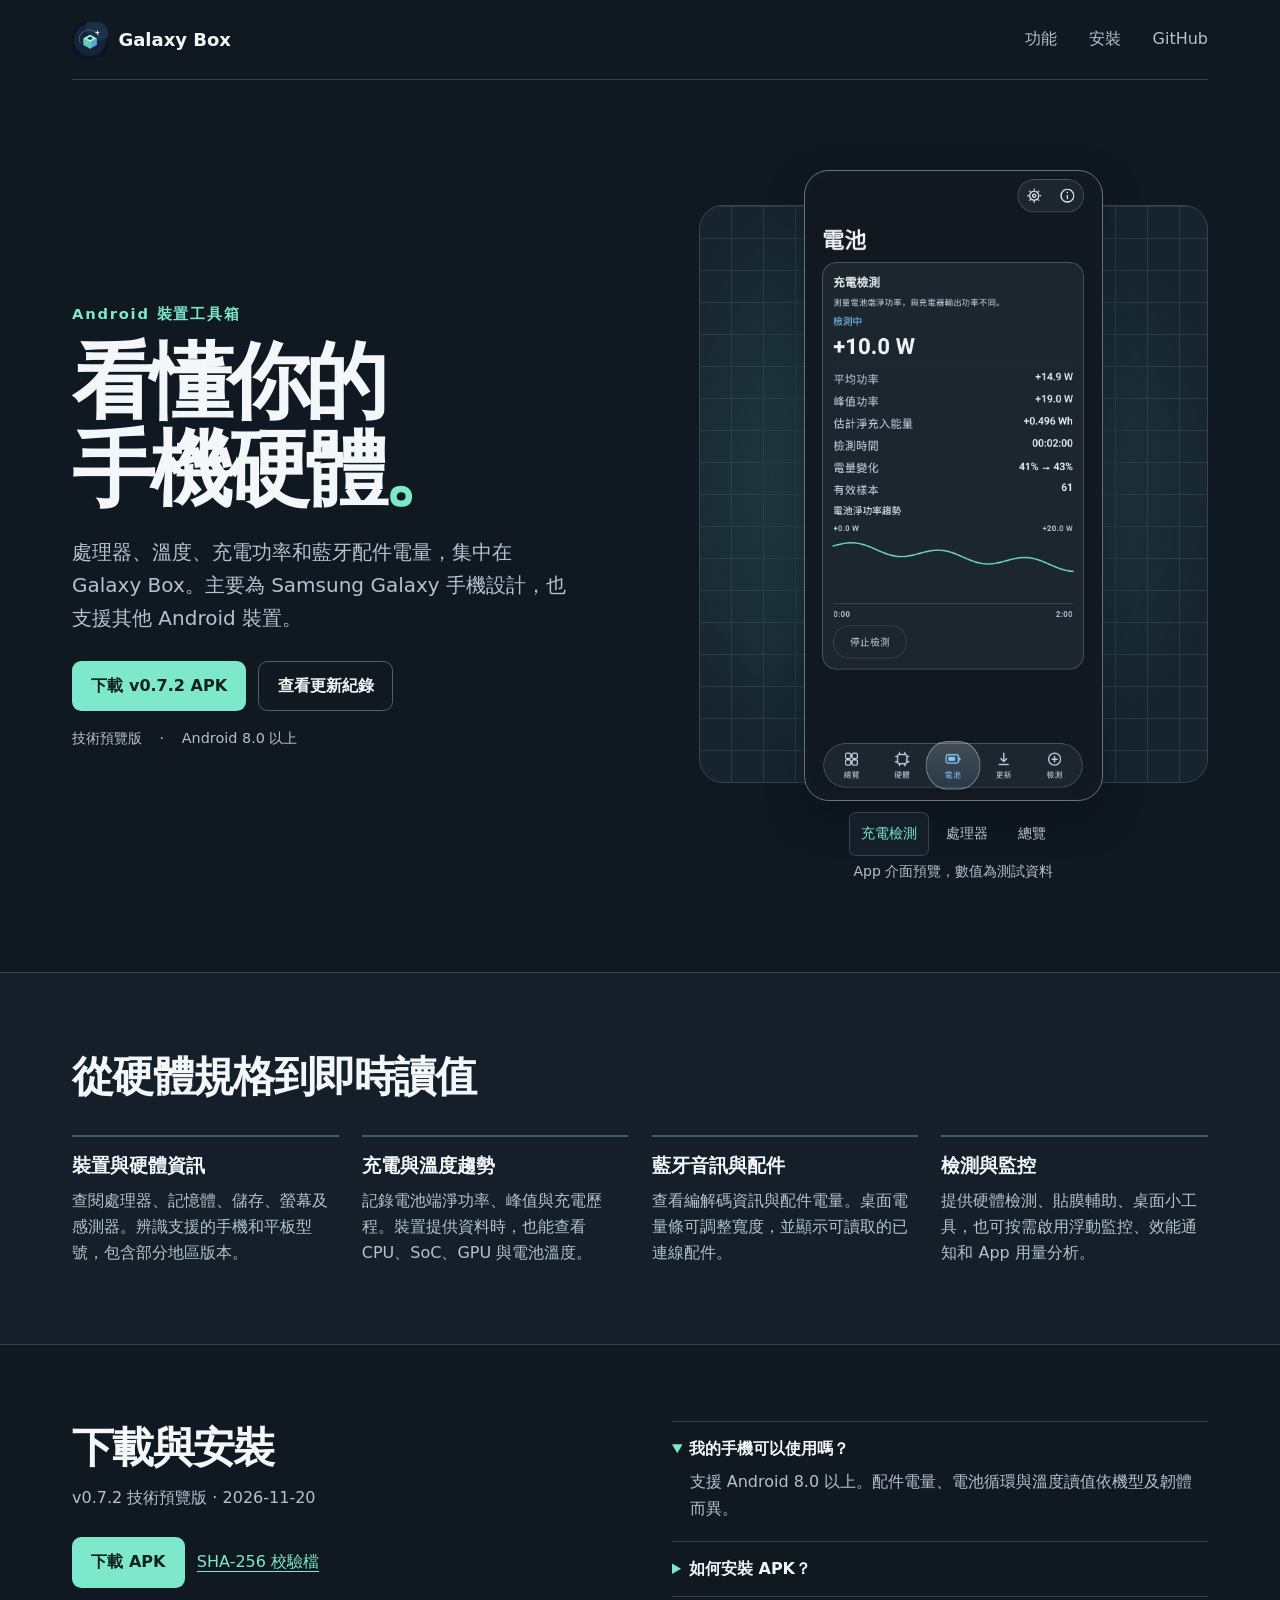
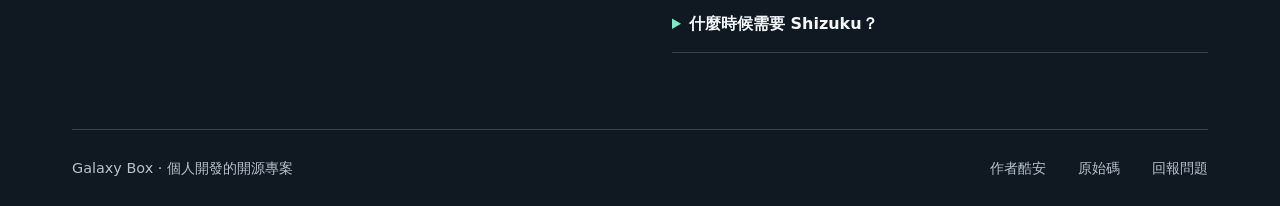
==== index.html @ 05d1d532 "Publish Galaxy Box product website" ====
<!doctype html>
<html lang="zh-Hant">
<head>
  <meta charset="utf-8">
  <meta name="viewport" content="width=device-width, initial-scale=1">
  <meta name="theme-color" content="#101821">
  <meta name="description" content="Galaxy Box 是以 Samsung Galaxy 為主的 Android 工具箱，提供硬體辨識、充電測試、溫度趨勢與桌面小工具。">
  <meta property="og:title" content="Galaxy Box｜Android 裝置工具箱">
  <meta property="og:description" content="看懂手機的硬體、溫度與充電狀態。">
  <meta property="og:type" content="website">
  <link rel="icon" href="assets/icon.png">
  <link rel="stylesheet" href="style.css">
  <script src="preview.js" defer></script>
  <title>Galaxy Box｜Android 裝置工具箱</title>
</head>
<body>
  <a href="#main" class="skip">跳至主要內容</a>
  <header class="shell masthead">
    <a class="brand" href="#top"><img src="assets/icon.png" alt="" width="36" height="36">Galaxy Box</a>
    <nav aria-label="主選單">
      <a href="#features">功能</a>
      <a href="#install">安裝</a>
      <a href="https://github.com/shadow11190/Galaxy-box">GitHub</a>
    </nav>
  </header>
  <main id="main">
    <section class="shell hero" id="top" aria-labelledby="hero-title">
      <div class="intro">
        <p class="eyebrow">Android 裝置工具箱</p>
        <h1 id="hero-title">看懂你的<br>手機硬體<span>。</span></h1>
        <p class="lede">處理器、溫度、充電功率和藍牙配件電量，集中在 Galaxy Box。主要為 Samsung Galaxy 手機設計，也支援其他 Android 裝置。</p>
        <div class="actions">
          <a class="button primary" href="https://github.com/shadow11190/Galaxy-box/releases/download/v0.7.2/Galaxy-box-v0.7.2.apk">下載 v0.7.2 APK</a>
          <a class="button secondary" href="https://github.com/shadow11190/Galaxy-box/releases/tag/v0.7.2">查看更新紀錄</a>
        </div>
        <p class="release"><span>技術預覽版</span><span>Android 8.0 以上</span></p>
      </div>
      <figure class="showcase">
        <div class="phone"><img id="screen" src="assets/charging.png" width="822" height="1782" alt="充電檢測畫面，顯示電池端淨功率與趨勢圖"></div>
        <figcaption>
          <div class="switcher" aria-label="切換介面預覽" hidden>
            <button type="button" aria-pressed="true" data-screen="charging">充電檢測</button>
            <button type="button" aria-pressed="false" data-screen="hardware">處理器</button>
            <button type="button" aria-pressed="false" data-screen="overview">總覽</button>
          </div>
          <span class="caption">App 介面預覽，數值為測試資料</span>
        </figcaption>
      </figure>
    </section>
    <section class="band" id="features" aria-labelledby="features-title">
      <div class="shell features">
        <h2 id="features-title">從硬體規格到即時讀值</h2>
        <div class="feature-grid">
          <article><h3>裝置與硬體資訊</h3><p>查閱處理器、記憶體、儲存、螢幕及感測器。辨識支援的手機和平板型號，包含部分地區版本。</p></article>
          <article><h3>充電與溫度趨勢</h3><p>記錄電池端淨功率、峰值與充電歷程。裝置提供資料時，也能查看 CPU、SoC、GPU 與電池溫度。</p></article>
          <article><h3>藍牙音訊與配件</h3><p>查看編解碼資訊與配件電量。桌面電量條可調整寬度，並顯示可讀取的已連線配件。</p></article>
          <article><h3>檢測與監控</h3><p>提供硬體檢測、貼膜輔助、桌面小工具，也可按需啟用浮動監控、效能通知和 App 用量分析。</p></article>
        </div>
      </div>
    </section>
    <section class="shell installation" id="install" aria-labelledby="install-title">
      <div>
        <h2 id="install-title">下載與安裝</h2>
        <p class="muted">v0.7.2 技術預覽版 · 2026-11-20</p>
        <div class="actions">
          <a class="button primary" href="https://github.com/shadow11190/Galaxy-box/releases/download/v0.7.2/Galaxy-box-v0.7.2.apk">下載 APK</a>
          <a class="text-link" href="https://github.com/shadow11190/Galaxy-box/releases/download/v0.7.2/Galaxy-box-v0.7.2.sha256.txt">SHA-256 校驗檔</a>
        </div>
      </div>
      <div class="details">
        <details open><summary>我的手機可以使用嗎？</summary><p>支援 Android 8.0 以上。配件電量、電池循環與溫度讀值依機型及韌體而異。</p></details>
        <details><summary>如何安裝 APK？</summary><p>下載後在手機上開啟檔案。若 Android 提示允許安裝，請依系統提示替開啟檔案的 App 授權。</p></details>
        <details><summary>什麼時候需要 Shizuku？</summary><p>一般硬體總覽可直接使用。進階電池健康讀取需要啟動並授權 Shizuku。部分裝置仍可能缺少資料。</p></details>
      </div>
    </section>
  </main>
  <footer class="shell footer">
    <p>Galaxy Box · 個人開發的開源專案</p>
    <div><a href="https://www.coolapk.com/u/39601996">作者酷安</a><a href="https://github.com/shadow11190/Galaxy-box">原始碼</a><a href="https://github.com/shadow11190/Galaxy-box/issues">回報問題</a></div>
  </footer>
</body>
</html>
---- style.css ----
:root {
  color-scheme: dark;
  --bg: #101821;
  --panel: #141f2a;
  --ink: #f3f7f9;
  --muted: #b4c2ce;
  --mint: #7ee8ca;
  --line: #334450;
  font-family: system-ui, "Noto Sans TC", "Microsoft JhengHei", sans-serif;
}
* { box-sizing: border-box; }
html { scroll-behavior: smooth; }
body { margin: 0; background: var(--bg); color: var(--ink); line-height: 1.65; }
a { color: inherit; }
button { font: inherit; }
a:focus-visible, button:focus-visible, summary:focus-visible { outline: 2px solid var(--mint); outline-offset: 4px; }
h1, h2, h3, p, figure { margin: 0; }
.shell { width: min(100% - 3rem, 71rem); margin-inline: auto; }
.skip { position: absolute; left: 1rem; top: -5rem; background: var(--mint); color: var(--bg); padding: .75rem; z-index: 3; }
.skip:focus { top: 1rem; }
.masthead { min-height: 5rem; display: flex; align-items: center; justify-content: space-between; border-bottom: 1px solid var(--line); gap: .75rem; }
.brand { display: inline-flex; align-items: center; gap: .65rem; font-weight: 760; font-size: 1.125rem; white-space: nowrap; }
.brand img { border-radius: .65rem; }
.masthead a, .footer a { text-decoration: none; }
.masthead nav, .footer div { display: flex; gap: clamp(.8rem, 3vw, 2rem); }
.masthead nav a, .footer a { display: inline-flex; align-items: center; min-height: 44px; color: var(--muted); }
.masthead nav a:hover, .footer a:hover { color: var(--mint); }
.hero { display: grid; grid-template-columns: minmax(0, 1.08fr) minmax(0, 1fr); align-items: center; gap: clamp(2rem, 6vw, 6.5rem); padding-block: clamp(3rem, 7vw, 6.75rem); }
.eyebrow { color: var(--mint); font-size: .92rem; font-weight: 750; letter-spacing: .12em; margin-bottom: .75rem; }
h1 { font-size: clamp(3rem, 6.5vw, 5.8rem); line-height: 1.05; letter-spacing: -.065em; font-weight: 820; }
h1 span { color: var(--mint); }
.lede { font-size: clamp(1.05rem, 1.65vw, 1.25rem); max-width: 32rem; color: var(--muted); margin-top: 1.45rem; }
.actions { display: flex; flex-wrap: wrap; align-items: center; gap: .75rem; margin-top: 1.6rem; }
.button { min-height: 48px; display: inline-flex; align-items: center; justify-content: center; padding: .68rem 1.15rem; border: 1px solid transparent; border-radius: .58rem; text-decoration: none; font-weight: 730; transition: background-color .18s, transform .18s; }
.button:active { transform: scale(.98); }
.primary { background: var(--mint); color: #10221d; }
.primary:hover { background: #99f5dc; }
.secondary { border-color: #4c616f; color: var(--ink); }
.secondary:hover { background: #20313d; }
.release { display: flex; flex-wrap: wrap; gap: .45rem 1.1rem; color: var(--muted); font-size: .9rem; margin-top: 1rem; }
.release span + span::before { content: "·"; margin-right: 1.1rem; color: var(--mint); }
.showcase { display: grid; justify-items: center; isolation: isolate; position: relative; }
.showcase::before { content: ""; position: absolute; z-index: -1; inset: 5% 0 14%; border: 1px solid #31464c; border-radius: 1.5rem; background: radial-gradient(ellipse at 45% 48%, #25474b 0%, transparent 76%), repeating-linear-gradient(0deg, transparent 0 31px, #293c46 31px 32px), repeating-linear-gradient(90deg, #17242e 0 31px, #293c46 31px 32px); }
.phone { width: min(67%, 17.75rem); min-width: 12rem; aspect-ratio: 400 / 867; box-sizing: content-box; border: 1px solid #627584; border-radius: 1.55rem; background: #131920; padding: .42rem; box-shadow: 0 1rem 2.4rem #080d1466; }
.phone img { display: block; width: 100%; height: 100%; object-fit: cover; border-radius: 1.15rem; }
figcaption { margin-top: .7rem; text-align: center; }
.switcher { display: flex; align-items: center; justify-content: center; gap: .3rem; flex-wrap: wrap; }
.switcher[hidden] { display: none; }
.switcher button { border: 1px solid transparent; min-height: 44px; background: transparent; padding: .3rem .7rem; color: var(--muted); border-radius: .4rem; font-size: .9rem; cursor: pointer; }
.switcher button:hover, .switcher button[aria-pressed="true"] { color: var(--mint); border-color: var(--line); background: var(--panel); }
.caption { display: block; margin-top: .25rem; font-size: .875rem; color: var(--muted); }
.band { background: var(--panel); border-block: 1px solid var(--line); }
.features, .installation { padding-block: clamp(3rem, 6vw, 5.5rem); }
h2 { font-size: clamp(1.85rem, 3.5vw, 2.65rem); line-height: 1.25; letter-spacing: -.04em; }
h3 { font-size: 1.18rem; line-height: 1.35; }
.feature-grid { display: grid; grid-template-columns: repeat(4, minmax(0, 1fr)); gap: 1.45rem; margin-top: 2rem; }
.feature-grid article { border-top: 2px solid #41615f; padding-top: 1rem; }
.feature-grid p, .details p { color: var(--muted); margin-top: .55rem; }
.installation { display: grid; grid-template-columns: minmax(0, 1fr) minmax(0, 1fr); gap: clamp(2rem, 5vw, 4rem); }
.muted { color: var(--muted); margin-top: .7rem; }
.text-link { color: var(--mint); display: inline-flex; align-items: center; min-height: 44px; text-underline-offset: .28em; }
.details { border-top: 1px solid var(--line); }
details { border-bottom: 1px solid var(--line); padding: .65rem 0; }
summary { cursor: pointer; font-weight: 680; padding: .22rem 0; }
summary::marker { color: var(--mint); }
.details p { margin: .2rem 0 .55rem 1.1rem; }
.footer { display: flex; justify-content: space-between; align-items: center; gap: .5rem 1.25rem; flex-wrap: wrap; border-top: 1px solid var(--line); padding-block: 1rem; color: var(--muted); font-size: .9rem; }
@media (max-width: 55rem) {
  .feature-grid { grid-template-columns: repeat(2, minmax(0, 1fr)); }
}
@media (max-width: 43rem) {
  .hero, .installation { grid-template-columns: minmax(0, 1fr); }
  .hero { padding-top: 3rem; }
  .showcase { max-width: 29rem; width: 100%; margin-inline: auto; }
  .phone { width: min(60%, 15rem); }
}
@media (max-width: 24rem) {
  .shell { width: calc(100% - 2rem); }
  .masthead nav { font-size: .875rem; }
  .brand { gap: .4rem; font-size: 1rem; }
  .brand img { width: 30px; height: 30px; }
  .feature-grid { grid-template-columns: minmax(0, 1fr); }
}
@media (prefers-reduced-motion: reduce) {
  *, *::before, *::after { scroll-behavior: auto !important; transition: none !important; }
}
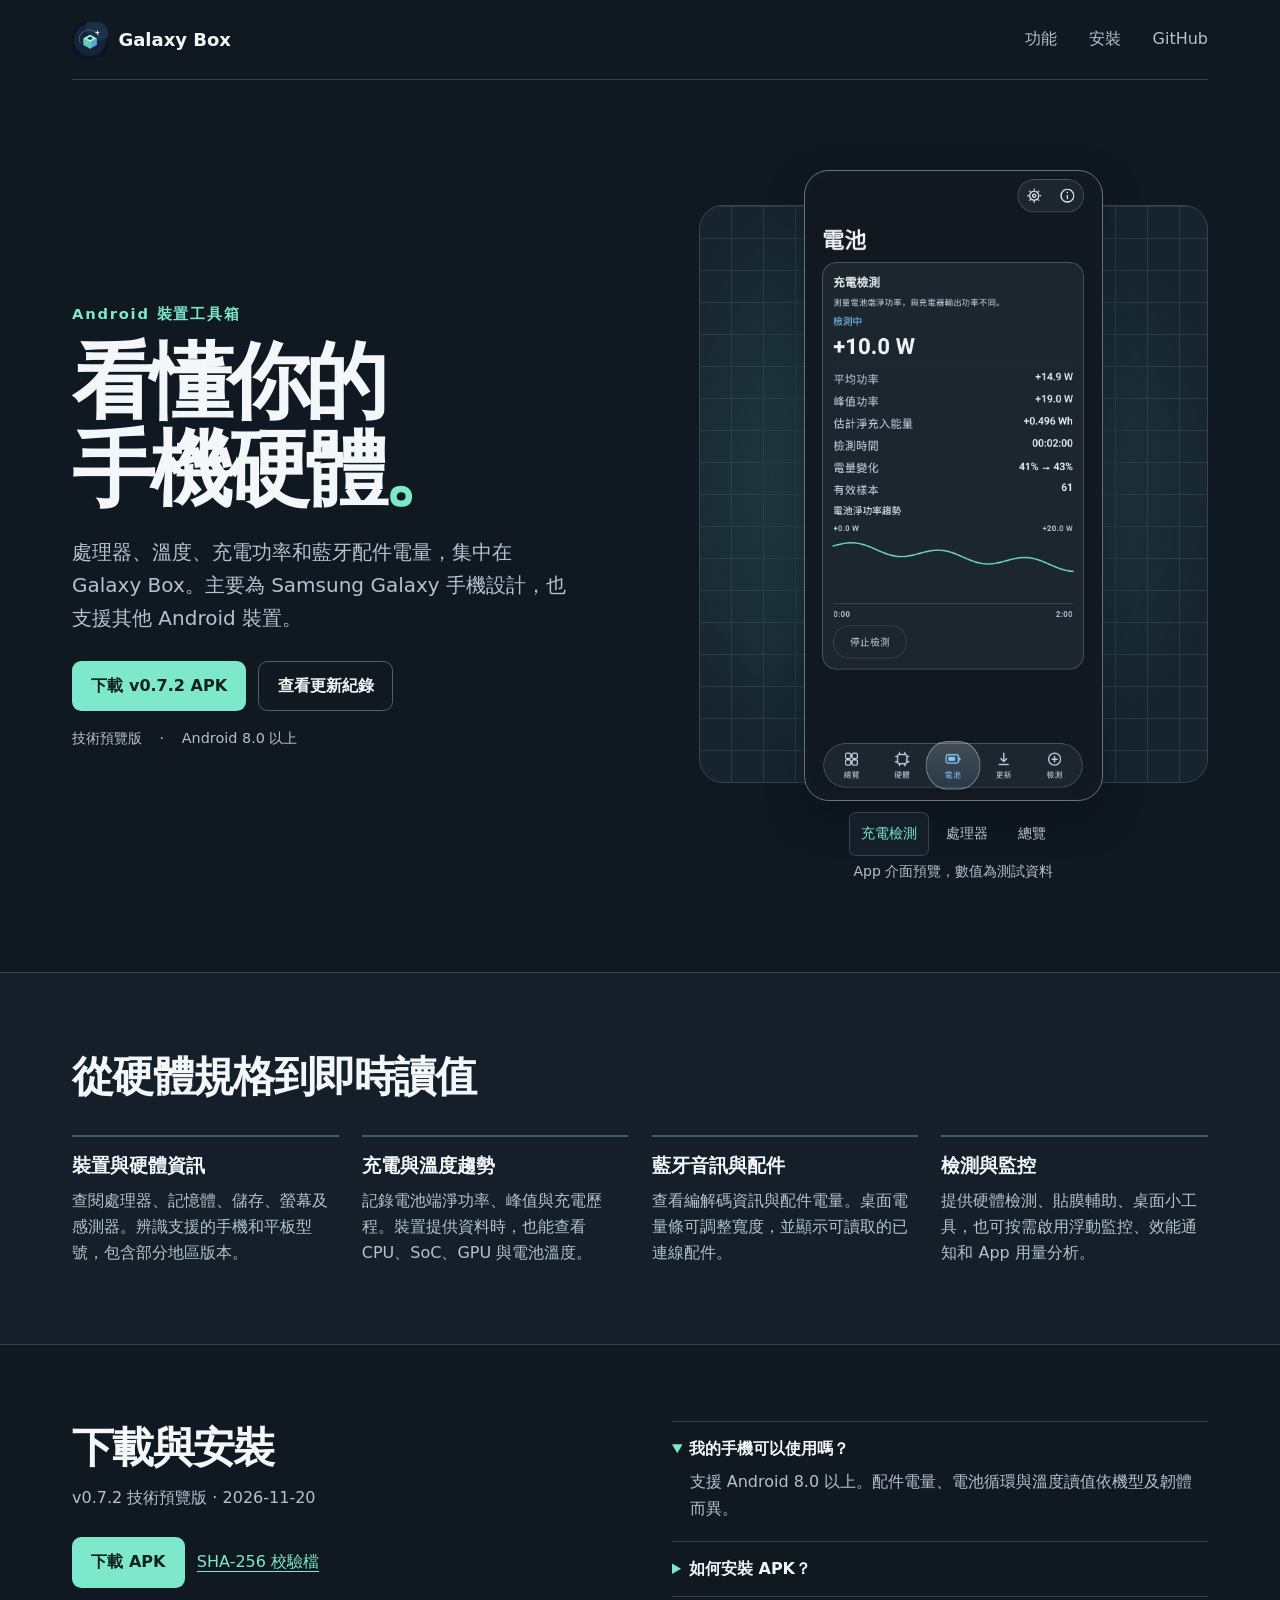
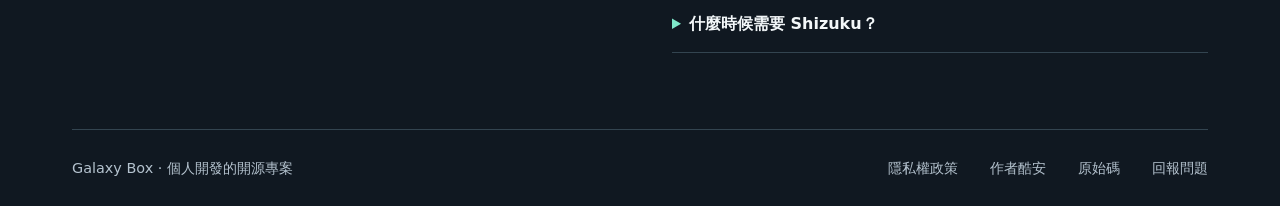
==== commit 3721708c: "Add Galaxy Box privacy policy" ====
--- a/index.html
+++ b/index.html
@@ -76,7 +76,7 @@
   </main>
   <footer class="shell footer">
     <p>Galaxy Box · 個人開發的開源專案</p>
-    <div><a href="https://www.coolapk.com/u/39601996">作者酷安</a><a href="https://github.com/shadow11190/Galaxy-box">原始碼</a><a href="https://github.com/shadow11190/Galaxy-box/issues">回報問題</a></div>
+    <div><a href="privacy.html">隱私權政策</a><a href="https://www.coolapk.com/u/39601996">作者酷安</a><a href="https://github.com/shadow11190/Galaxy-box">原始碼</a><a href="https://github.com/shadow11190/Galaxy-box/issues">回報問題</a></div>
   </footer>
 </body>
 </html>
--- a/style.css
+++ b/style.css
@@ -23,6 +23,7 @@
 .brand img { border-radius: .65rem; }
 .masthead a, .footer a { text-decoration: none; }
 .masthead nav, .footer div { display: flex; gap: clamp(.8rem, 3vw, 2rem); }
+.footer div { flex-wrap: wrap; row-gap: 0; }
 .masthead nav a, .footer a { display: inline-flex; align-items: center; min-height: 44px; color: var(--muted); }
 .masthead nav a:hover, .footer a:hover { color: var(--mint); }
 .hero { display: grid; grid-template-columns: minmax(0, 1.08fr) minmax(0, 1fr); align-items: center; gap: clamp(2rem, 6vw, 6.5rem); padding-block: clamp(3rem, 7vw, 6.75rem); }
@@ -65,6 +66,18 @@
 summary::marker { color: var(--mint); }
 .details p { margin: .2rem 0 .55rem 1.1rem; }
 .footer { display: flex; justify-content: space-between; align-items: center; gap: .5rem 1.25rem; flex-wrap: wrap; border-top: 1px solid var(--line); padding-block: 1rem; color: var(--muted); font-size: .9rem; }
+.policy { max-width: 48rem; padding-block: clamp(3rem, 6vw, 5rem); }
+.policy h1 { font-size: clamp(2.6rem, 6vw, 4.1rem); }
+.policy h2 { font-size: clamp(1.35rem, 3vw, 1.75rem); }
+.policy-heading { padding-bottom: 1.65rem; }
+.policy section { border-top: 1px solid var(--line); padding-block: 1.5rem; }
+.policy p, .policy li { color: var(--muted); line-height: 1.85; }
+.policy-heading p:last-child, .policy section p { margin-top: .7rem; }
+.policy ul { margin: .65rem 0 0; padding-inline-start: 1.3rem; }
+.policy li + li { margin-top: .7rem; }
+.policy strong { color: var(--ink); }
+.policy a { color: var(--mint); text-underline-offset: .24rem; }
+.policy code { overflow-wrap: anywhere; }
 @media (max-width: 55rem) {
   .feature-grid { grid-template-columns: repeat(2, minmax(0, 1fr)); }
 }
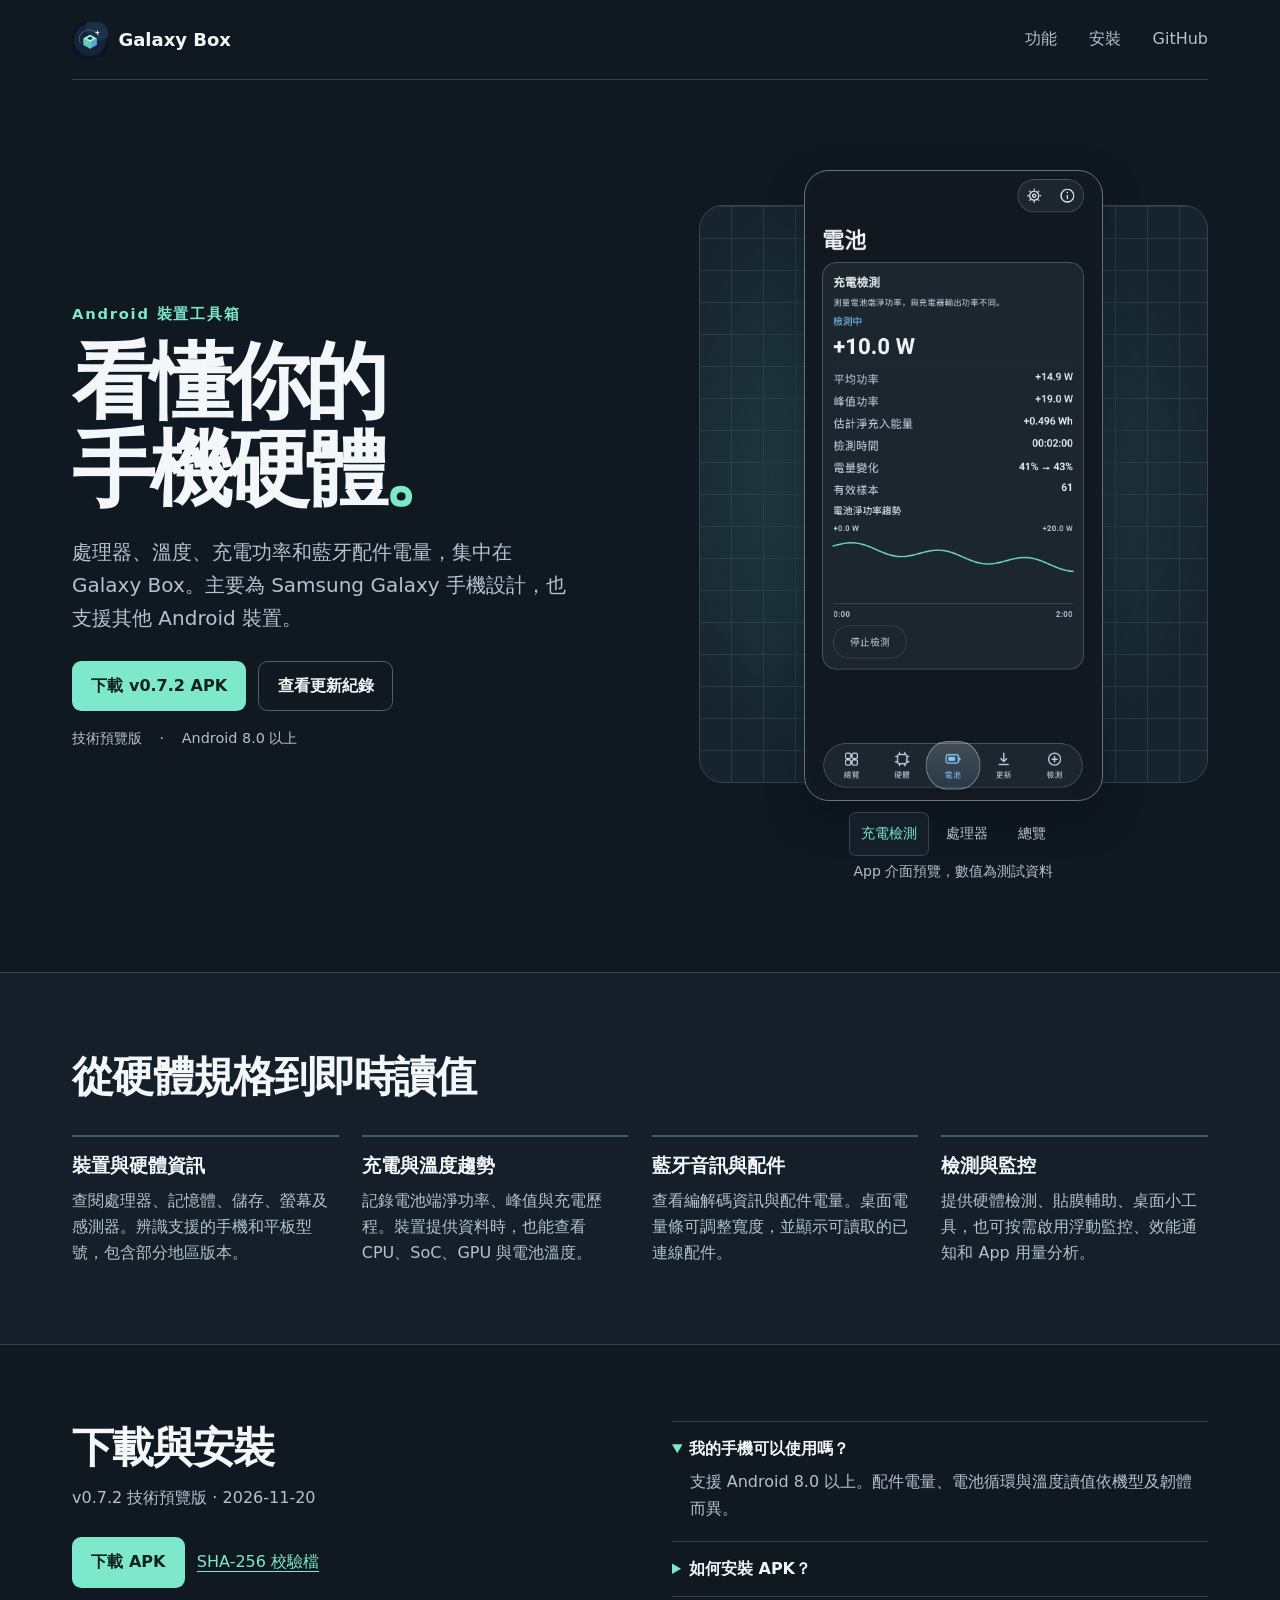
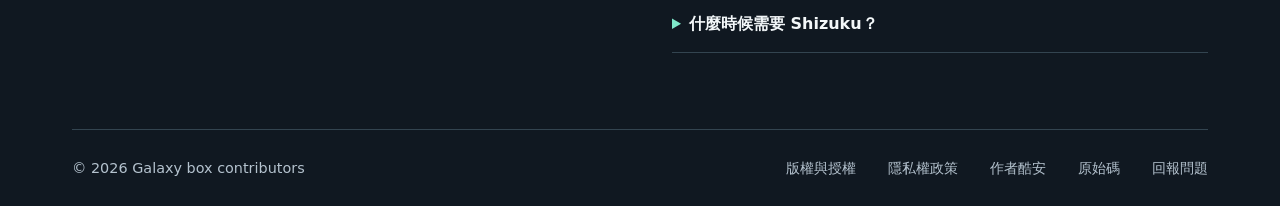
==== commit a598e073: "Add copyright and license information to website" ====
--- a/index.html
+++ b/index.html
@@ -75,8 +75,8 @@
     </section>
   </main>
   <footer class="shell footer">
-    <p>Galaxy Box · 個人開發的開源專案</p>
-    <div><a href="privacy.html">隱私權政策</a><a href="https://www.coolapk.com/u/39601996">作者酷安</a><a href="https://github.com/shadow11190/Galaxy-box">原始碼</a><a href="https://github.com/shadow11190/Galaxy-box/issues">回報問題</a></div>
+    <p>© 2026 Galaxy box contributors</p>
+    <div><a href="licenses.html">版權與授權</a><a href="privacy.html">隱私權政策</a><a href="https://www.coolapk.com/u/39601996">作者酷安</a><a href="https://github.com/shadow11190/Galaxy-box">原始碼</a><a href="https://github.com/shadow11190/Galaxy-box/issues">回報問題</a></div>
   </footer>
 </body>
 </html>
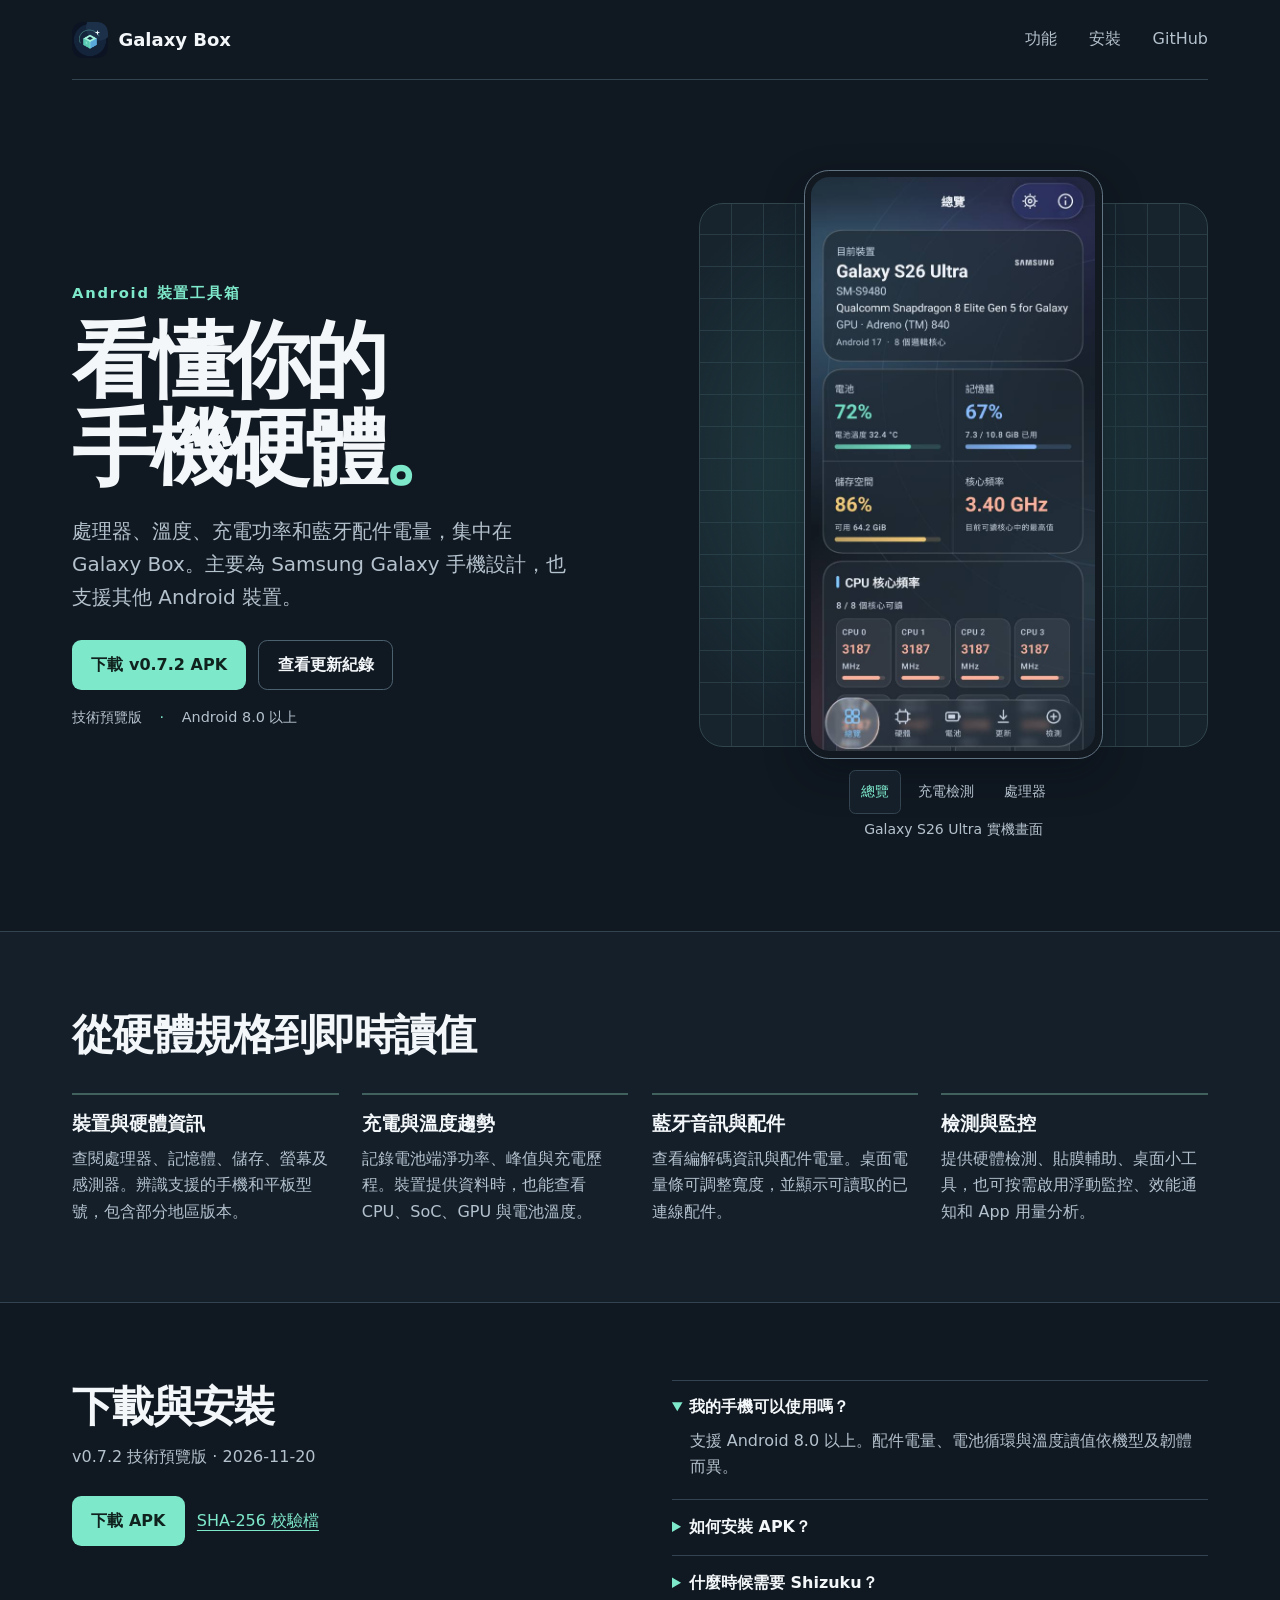
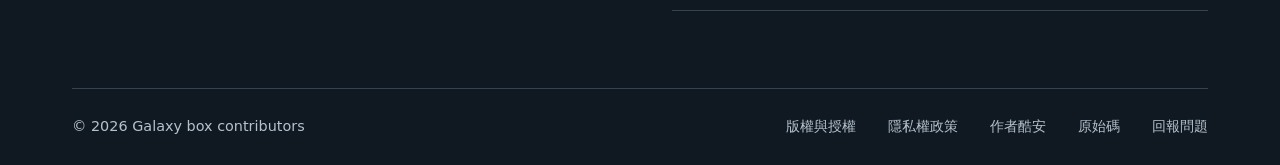
==== commit e30609b5: "Show cropped screenshots from a Galaxy S26 Ultra" ====
--- a/index.html
+++ b/index.html
@@ -9,8 +9,8 @@
   <meta property="og:description" content="看懂手機的硬體、溫度與充電狀態。">
   <meta property="og:type" content="website">
   <link rel="icon" href="assets/icon.png">
-  <link rel="stylesheet" href="style.css">
-  <script src="preview.js" defer></script>
+  <link rel="stylesheet" href="style.css?v=device">
+  <script src="preview.js?v=device" defer></script>
   <title>Galaxy Box｜Android 裝置工具箱</title>
 </head>
 <body>
@@ -36,14 +36,14 @@
         <p class="release"><span>技術預覽版</span><span>Android 8.0 以上</span></p>
       </div>
       <figure class="showcase">
-        <div class="phone"><img id="screen" src="assets/charging.png" width="822" height="1782" alt="充電檢測畫面，顯示電池端淨功率與趨勢圖"></div>
+        <div class="phone"><img id="screen" src="assets/overview.png?v=device" width="591" height="1194" alt="Galaxy S26 Ultra 的裝置總覽，顯示電池、記憶體、儲存空間及 CPU 頻率"></div>
         <figcaption>
           <div class="switcher" aria-label="切換介面預覽" hidden>
-            <button type="button" aria-pressed="true" data-screen="charging">充電檢測</button>
+            <button type="button" aria-pressed="true" data-screen="overview">總覽</button>
+            <button type="button" aria-pressed="false" data-screen="charging">充電檢測</button>
             <button type="button" aria-pressed="false" data-screen="hardware">處理器</button>
-            <button type="button" aria-pressed="false" data-screen="overview">總覽</button>
           </div>
-          <span class="caption">App 介面預覽，數值為測試資料</span>
+          <span class="caption">Galaxy S26 Ultra 實機畫面</span>
         </figcaption>
       </figure>
     </section>
--- a/style.css
+++ b/style.css
@@ -42,7 +42,7 @@
 .release span + span::before { content: "·"; margin-right: 1.1rem; color: var(--mint); }
 .showcase { display: grid; justify-items: center; isolation: isolate; position: relative; }
 .showcase::before { content: ""; position: absolute; z-index: -1; inset: 5% 0 14%; border: 1px solid #31464c; border-radius: 1.5rem; background: radial-gradient(ellipse at 45% 48%, #25474b 0%, transparent 76%), repeating-linear-gradient(0deg, transparent 0 31px, #293c46 31px 32px), repeating-linear-gradient(90deg, #17242e 0 31px, #293c46 31px 32px); }
-.phone { width: min(67%, 17.75rem); min-width: 12rem; aspect-ratio: 400 / 867; box-sizing: content-box; border: 1px solid #627584; border-radius: 1.55rem; background: #131920; padding: .42rem; box-shadow: 0 1rem 2.4rem #080d1466; }
+.phone { width: min(67%, 17.75rem); min-width: 12rem; aspect-ratio: 591 / 1194; box-sizing: content-box; border: 1px solid #627584; border-radius: 1.55rem; background: #131920; padding: .42rem; box-shadow: 0 1rem 2.4rem #080d1466; }
 .phone img { display: block; width: 100%; height: 100%; object-fit: cover; border-radius: 1.15rem; }
 figcaption { margin-top: .7rem; text-align: center; }
 .switcher { display: flex; align-items: center; justify-content: center; gap: .3rem; flex-wrap: wrap; }
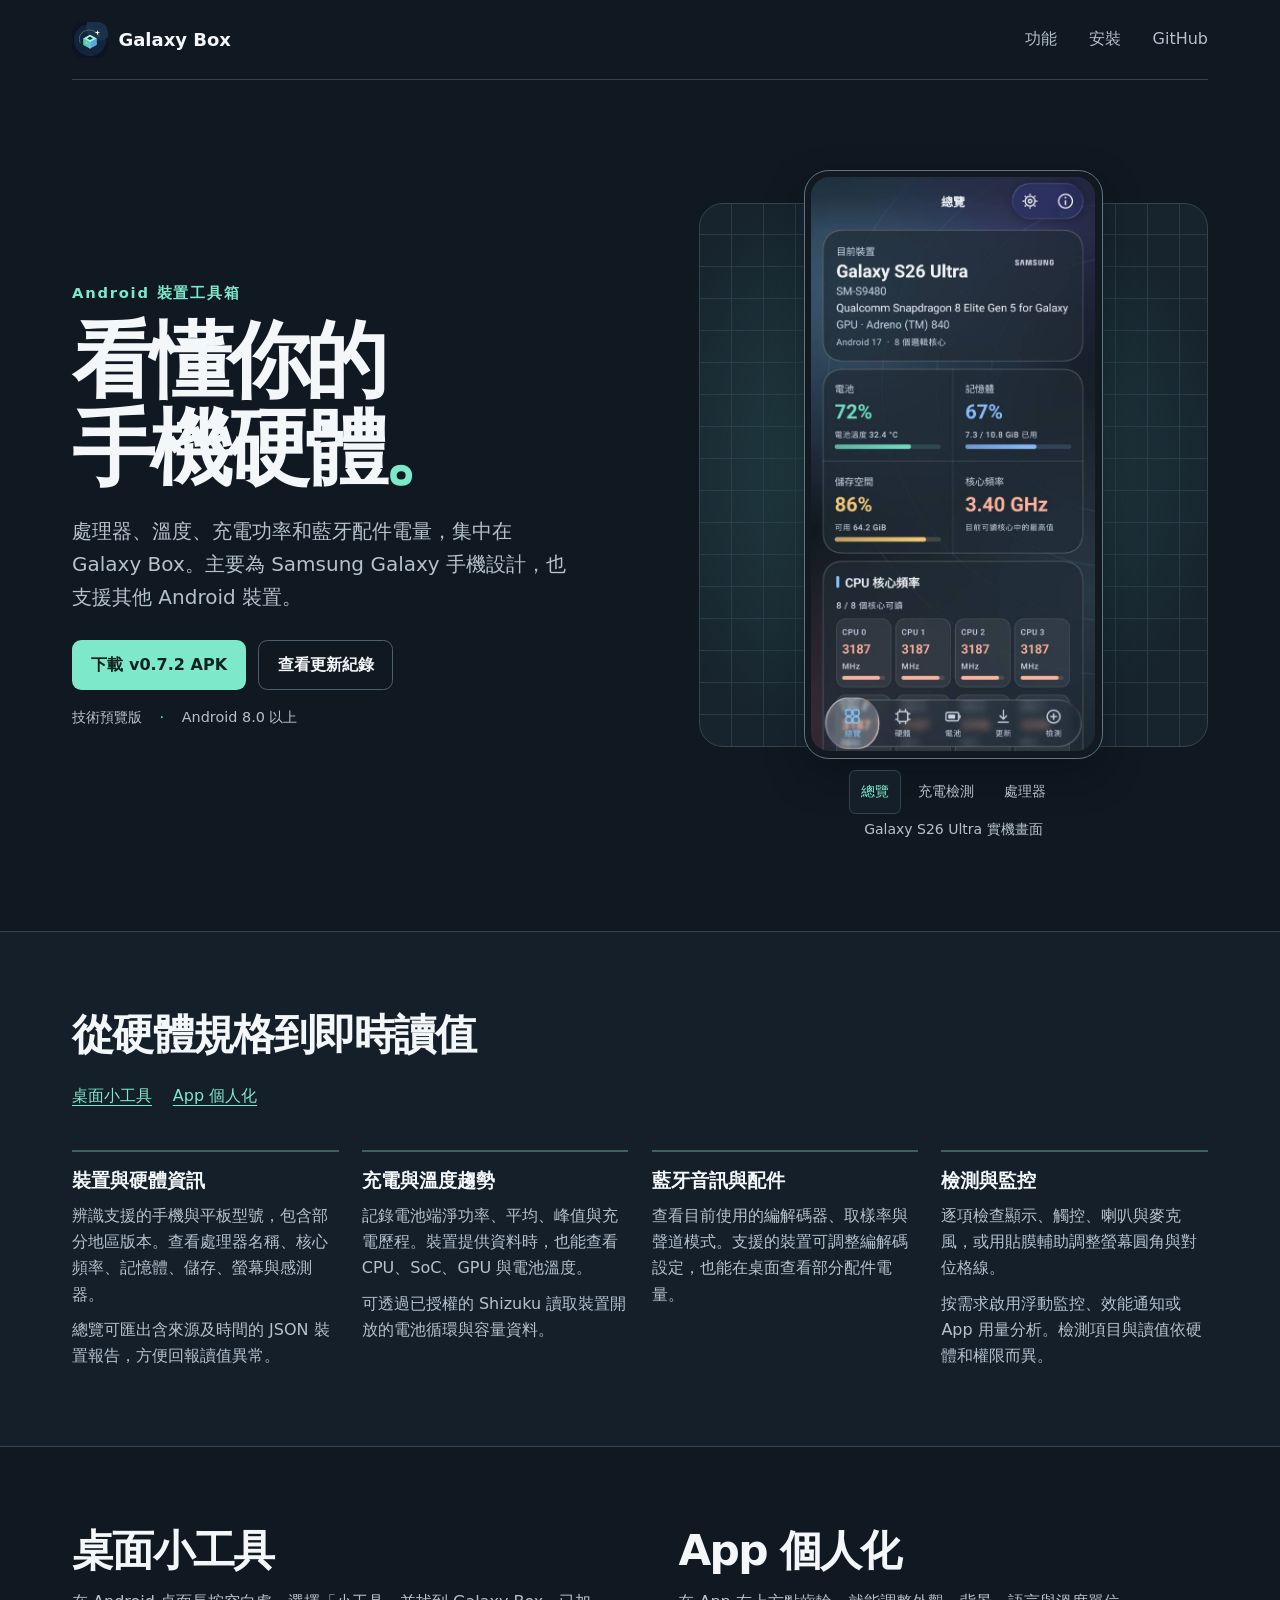
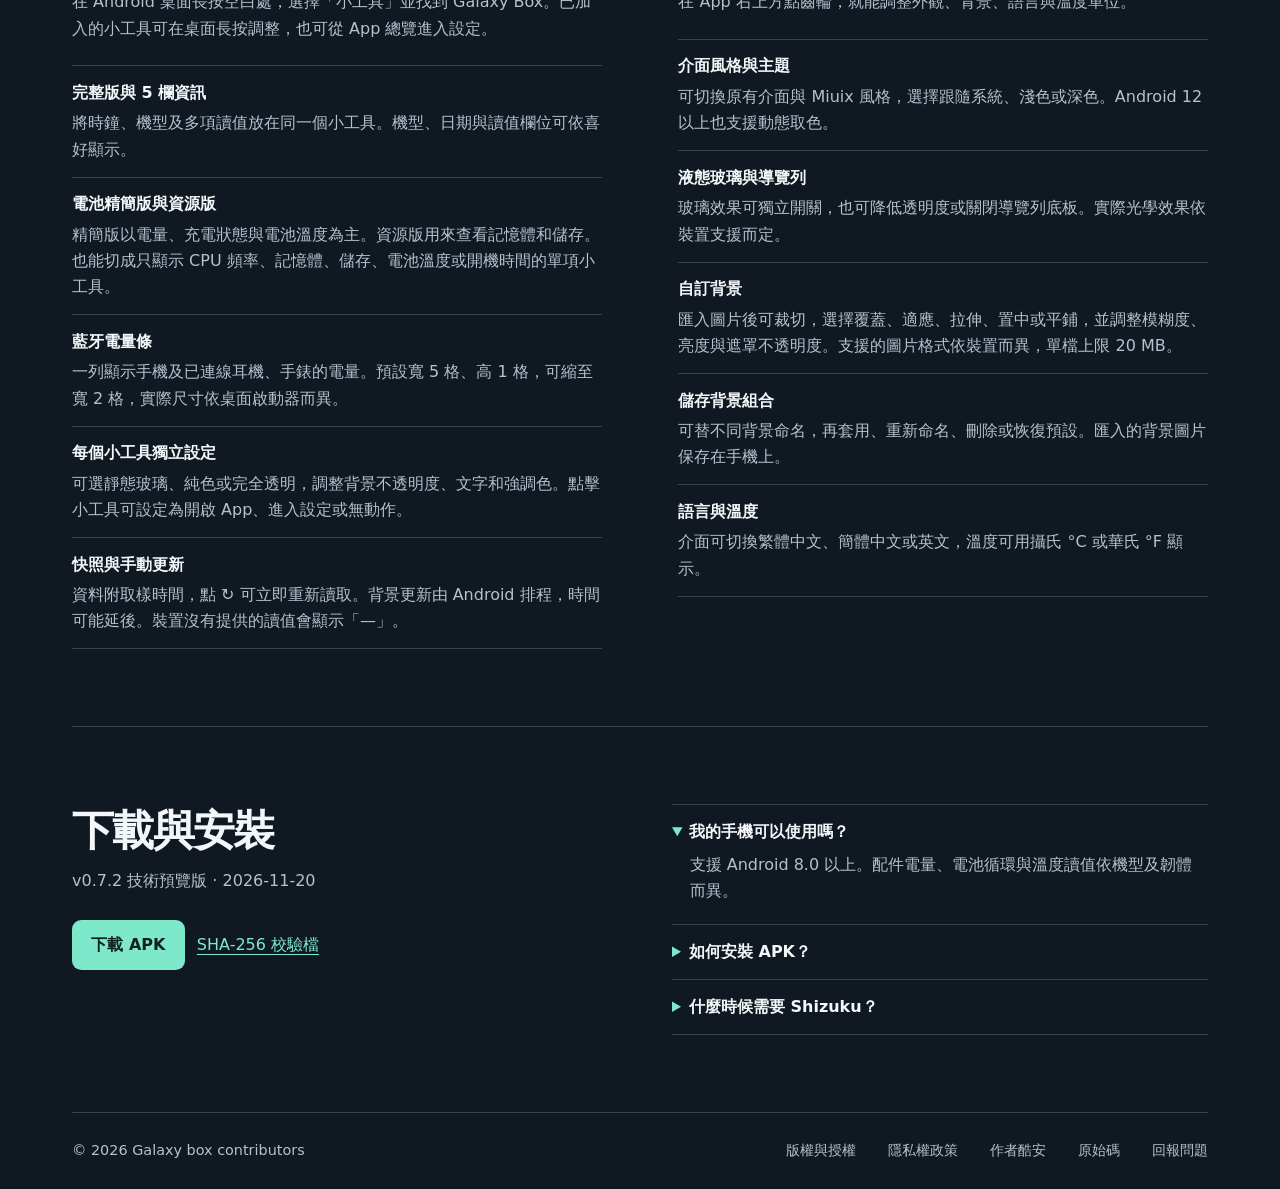
==== commit e0a2cb23: "Expand widgets and customization on the product site" ====
--- a/index.html
+++ b/index.html
@@ -9,7 +9,7 @@
   <meta property="og:description" content="看懂手機的硬體、溫度與充電狀態。">
   <meta property="og:type" content="website">
   <link rel="icon" href="assets/icon.png">
-  <link rel="stylesheet" href="style.css?v=device">
+  <link rel="stylesheet" href="style.css?v=features">
   <script src="preview.js?v=device" defer></script>
   <title>Galaxy Box｜Android 裝置工具箱</title>
 </head>
@@ -50,14 +50,42 @@
     <section class="band" id="features" aria-labelledby="features-title">
       <div class="shell features">
         <h2 id="features-title">從硬體規格到即時讀值</h2>
+        <nav class="feature-jumps" aria-label="功能章節">
+          <a href="#widgets">桌面小工具</a>
+          <a href="#customization">App 個人化</a>
+        </nav>
         <div class="feature-grid">
-          <article><h3>裝置與硬體資訊</h3><p>查閱處理器、記憶體、儲存、螢幕及感測器。辨識支援的手機和平板型號，包含部分地區版本。</p></article>
-          <article><h3>充電與溫度趨勢</h3><p>記錄電池端淨功率、峰值與充電歷程。裝置提供資料時，也能查看 CPU、SoC、GPU 與電池溫度。</p></article>
-          <article><h3>藍牙音訊與配件</h3><p>查看編解碼資訊與配件電量。桌面電量條可調整寬度，並顯示可讀取的已連線配件。</p></article>
-          <article><h3>檢測與監控</h3><p>提供硬體檢測、貼膜輔助、桌面小工具，也可按需啟用浮動監控、效能通知和 App 用量分析。</p></article>
+          <article><h3>裝置與硬體資訊</h3><p>辨識支援的手機與平板型號，包含部分地區版本。查看處理器名稱、核心頻率、記憶體、儲存、螢幕與感測器。</p><p>總覽可匯出含來源及時間的 JSON 裝置報告，方便回報讀值異常。</p></article>
+          <article><h3>充電與溫度趨勢</h3><p>記錄電池端淨功率、平均、峰值與充電歷程。裝置提供資料時，也能查看 CPU、SoC、GPU 與電池溫度。</p><p>可透過已授權的 Shizuku 讀取裝置開放的電池循環與容量資料。</p></article>
+          <article><h3>藍牙音訊與配件</h3><p>查看目前使用的編解碼器、取樣率與聲道模式。支援的裝置可調整編解碼設定，也能在桌面查看部分配件電量。</p></article>
+          <article><h3>檢測與監控</h3><p>逐項檢查顯示、觸控、喇叭與麥克風，或用貼膜輔助調整螢幕圓角與對位格線。</p><p>按需求啟用浮動監控、效能通知或 App 用量分析。檢測項目與讀值依硬體和權限而異。</p></article>
         </div>
       </div>
     </section>
+    <div class="shell feature-details">
+      <section id="widgets" aria-labelledby="widgets-title">
+        <h2 id="widgets-title">桌面小工具</h2>
+        <p class="feature-lede">在 Android 桌面長按空白處，選擇「小工具」並找到 Galaxy Box。已加入的小工具可在桌面長按調整，也可從 App 總覽進入設定。</p>
+        <dl class="feature-spec">
+          <div><dt>完整版與 5 欄資訊</dt><dd>將時鐘、機型及多項讀值放在同一個小工具。機型、日期與讀值欄位可依喜好顯示。</dd></div>
+          <div><dt>電池精簡版與資源版</dt><dd>精簡版以電量、充電狀態與電池溫度為主。資源版用來查看記憶體和儲存。也能切成只顯示 CPU 頻率、記憶體、儲存、電池溫度或開機時間的單項小工具。</dd></div>
+          <div><dt>藍牙電量條</dt><dd>一列顯示手機及已連線耳機、手錶的電量。預設寬 5 格、高 1 格，可縮至寬 2 格，實際尺寸依桌面啟動器而異。</dd></div>
+          <div><dt>每個小工具獨立設定</dt><dd>可選靜態玻璃、純色或完全透明，調整背景不透明度、文字和強調色。點擊小工具可設定為開啟 App、進入設定或無動作。</dd></div>
+          <div><dt>快照與手動更新</dt><dd>資料附取樣時間，點 ↻ 可立即重新讀取。背景更新由 Android 排程，時間可能延後。裝置沒有提供的讀值會顯示「—」。</dd></div>
+        </dl>
+      </section>
+      <section id="customization" aria-labelledby="customization-title">
+        <h2 id="customization-title">App 個人化</h2>
+        <p class="feature-lede">在 App 右上方點齒輪，就能調整外觀、背景、語言與溫度單位。</p>
+        <dl class="feature-spec">
+          <div><dt>介面風格與主題</dt><dd>可切換原有介面與 Miuix 風格，選擇跟隨系統、淺色或深色。Android 12 以上也支援動態取色。</dd></div>
+          <div><dt>液態玻璃與導覽列</dt><dd>玻璃效果可獨立開關，也可降低透明度或關閉導覽列底板。實際光學效果依裝置支援而定。</dd></div>
+          <div><dt>自訂背景</dt><dd>匯入圖片後可裁切，選擇覆蓋、適應、拉伸、置中或平鋪，並調整模糊度、亮度與遮罩不透明度。支援的圖片格式依裝置而異，單檔上限 20 MB。</dd></div>
+          <div><dt>儲存背景組合</dt><dd>可替不同背景命名，再套用、重新命名、刪除或恢復預設。匯入的背景圖片保存在手機上。</dd></div>
+          <div><dt>語言與溫度</dt><dd>介面可切換繁體中文、簡體中文或英文，溫度可用攝氏 °C 或華氏 °F 顯示。</dd></div>
+        </dl>
+      </section>
+    </div>
     <section class="shell installation" id="install" aria-labelledby="install-title">
       <div>
         <h2 id="install-title">下載與安裝</h2>
--- a/style.css
+++ b/style.css
@@ -57,6 +57,14 @@
 .feature-grid { display: grid; grid-template-columns: repeat(4, minmax(0, 1fr)); gap: 1.45rem; margin-top: 2rem; }
 .feature-grid article { border-top: 2px solid #41615f; padding-top: 1rem; }
 .feature-grid p, .details p { color: var(--muted); margin-top: .55rem; }
+.feature-jumps { display: flex; flex-wrap: wrap; gap: .3rem 1.3rem; margin-top: .8rem; }
+.feature-jumps a { display: inline-flex; align-items: center; min-height: 44px; color: var(--mint); text-underline-offset: .25em; }
+.feature-details { display: grid; grid-template-columns: repeat(2, minmax(0, 1fr)); gap: clamp(2.25rem, 6vw, 5.5rem); padding-block: clamp(3rem, 6vw, 5rem); border-bottom: 1px solid var(--line); }
+.feature-lede { margin-top: .75rem; color: var(--muted); }
+.feature-spec { margin: 1.45rem 0 0; border-top: 1px solid var(--line); }
+.feature-spec div { padding-block: .85rem; border-bottom: 1px solid var(--line); }
+.feature-spec dt { font-weight: 720; }
+.feature-spec dd { margin: .25rem 0 0; color: var(--muted); }
 .installation { display: grid; grid-template-columns: minmax(0, 1fr) minmax(0, 1fr); gap: clamp(2rem, 5vw, 4rem); }
 .muted { color: var(--muted); margin-top: .7rem; }
 .text-link { color: var(--mint); display: inline-flex; align-items: center; min-height: 44px; text-underline-offset: .28em; }
@@ -82,7 +90,7 @@
   .feature-grid { grid-template-columns: repeat(2, minmax(0, 1fr)); }
 }
 @media (max-width: 43rem) {
-  .hero, .installation { grid-template-columns: minmax(0, 1fr); }
+  .hero, .installation, .feature-details { grid-template-columns: minmax(0, 1fr); }
   .hero { padding-top: 3rem; }
   .showcase { max-width: 29rem; width: 100%; margin-inline: auto; }
   .phone { width: min(60%, 15rem); }
